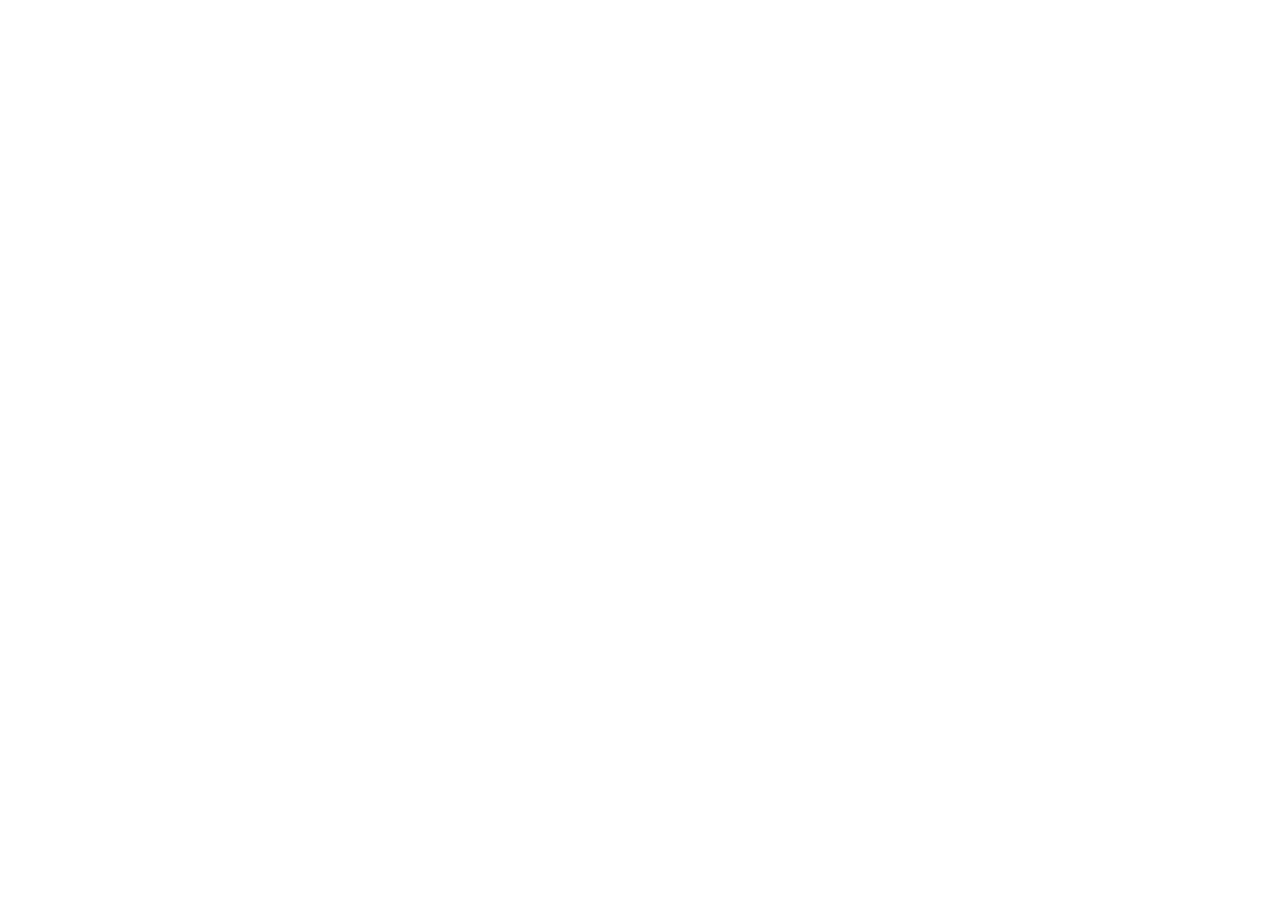
==== docs-generator/index.html @ 9f364e91 "docs-generator/" ====
<!doctype html>
<html lang="">
  <head>
    <meta charset="UTF-8" />
    <link rel="icon" href="/favicon.ico" />
    <meta name="viewport" content="width=device-width, initial-scale=1.0" />
    <title>Vite App</title>
    <script type="module" crossorigin src="/assets/index-MeuwABb8.js"></script>
    <link rel="stylesheet" crossorigin href="/assets/index-DDfivQtr.css">
  </head>
  <body>
    <div id="app"></div>
  </body>
</html>
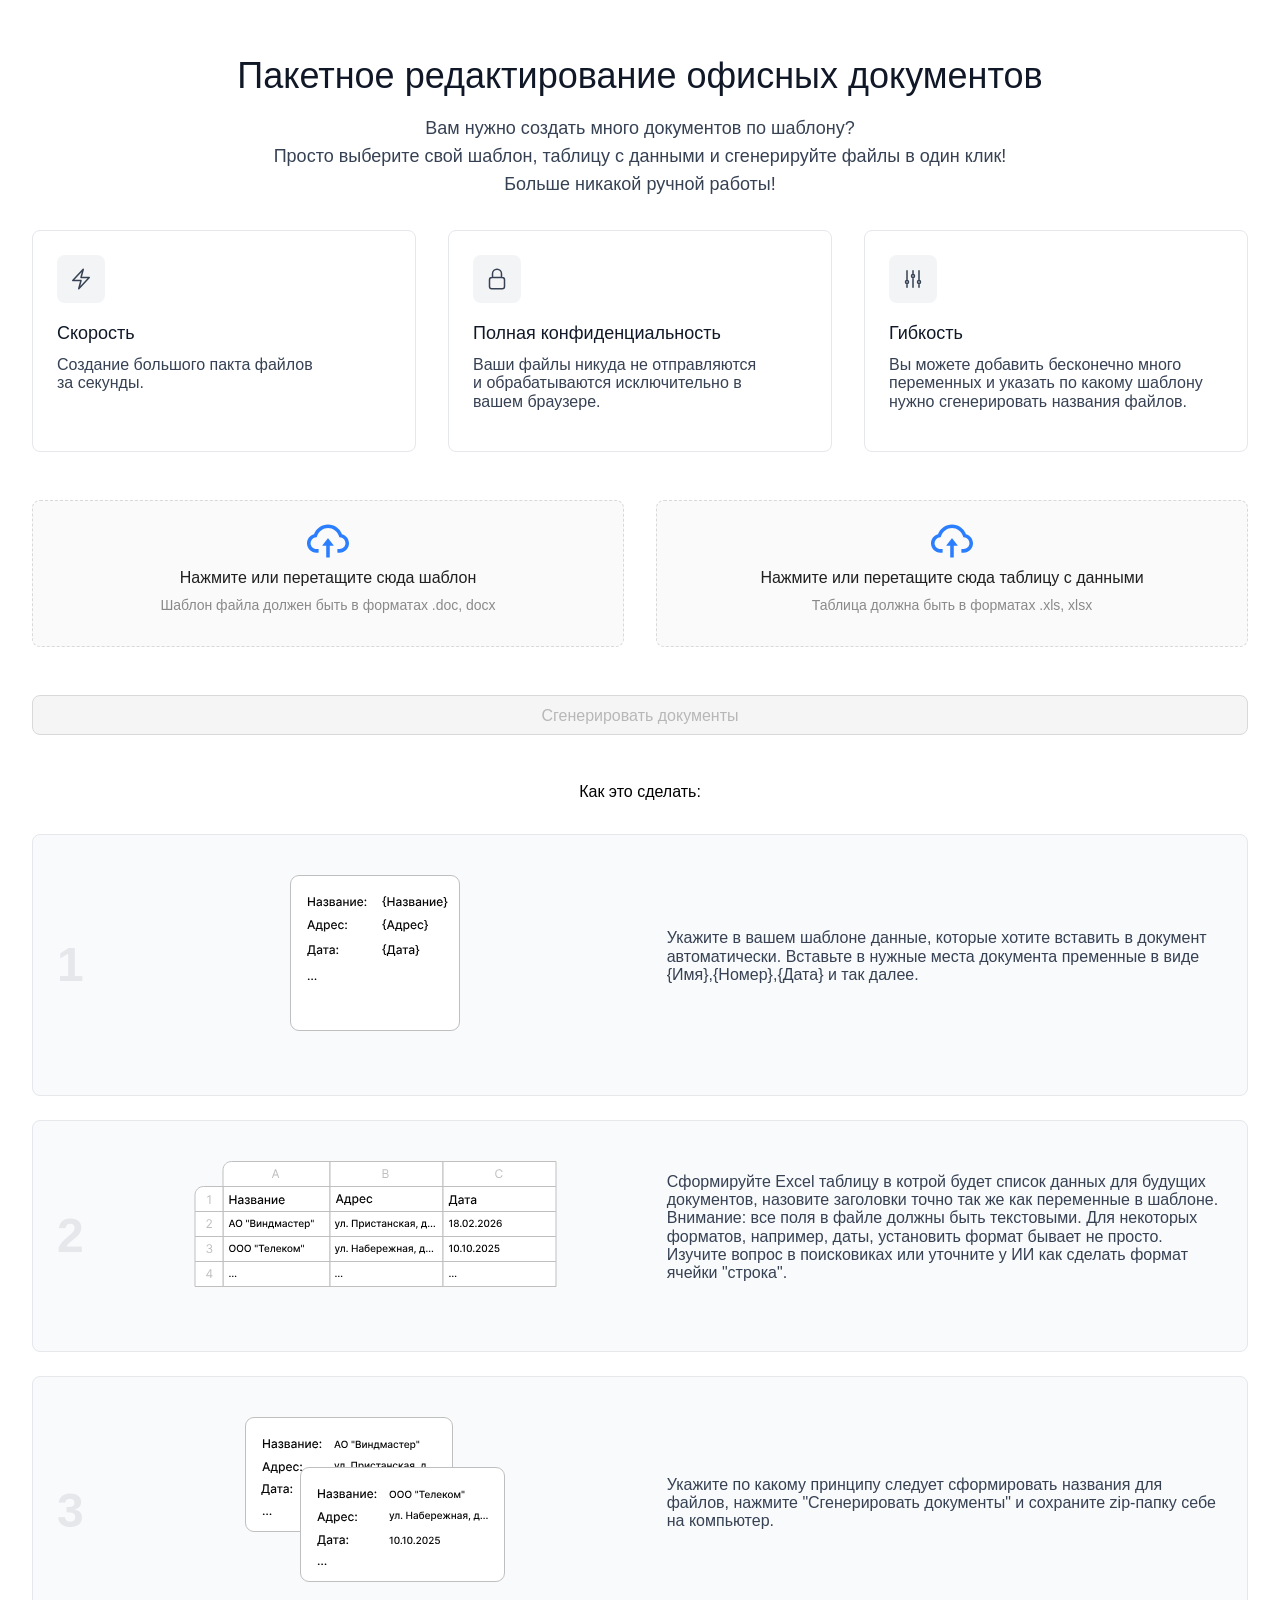
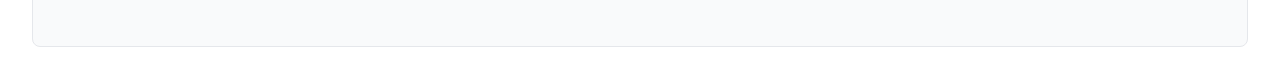
==== commit 195a9599: "Update script and stylesheet paths in index.html" ====
--- a/docs-generator/index.html
+++ b/docs-generator/index.html
@@ -5,8 +5,8 @@
     <link rel="icon" href="/favicon.ico" />
     <meta name="viewport" content="width=device-width, initial-scale=1.0" />
     <title>Vite App</title>
-    <script type="module" crossorigin src="/assets/index-MeuwABb8.js"></script>
-    <link rel="stylesheet" crossorigin href="/assets/index-DDfivQtr.css">
+    <script type="module" crossorigin src="/docs-generator/assets/index-MeuwABb8.js"></script>
+    <link rel="stylesheet" crossorigin href="/docs-generator/assets/index-DDfivQtr.css">
   </head>
   <body>
     <div id="app"></div>
--- a/docs-generator/assets/index-DDfivQtr.css
+++ b/docs-generator/assets/index-DDfivQtr.css
@@ -0,0 +1 @@
+@layer properties{@supports (((-webkit-hyphens:none)) and (not (margin-trim:inline))) or ((-moz-orient:inline) and (not (color:rgb(from red r g b)))){*,:before,:after,::backdrop{--tw-border-style:solid;--tw-font-weight:initial}}}@layer theme{:root,:host{--font-sans:ui-sans-serif,system-ui,sans-serif,"Apple Color Emoji","Segoe UI Emoji","Segoe UI Symbol","Noto Color Emoji";--font-mono:ui-monospace,SFMono-Regular,Menlo,Monaco,Consolas,"Liberation Mono","Courier New",monospace;--color-blue-500:oklch(62.3% .214 259.815);--color-gray-50:oklch(98.5% .002 247.839);--color-gray-100:oklch(96.7% .003 264.542);--color-gray-200:oklch(92.8% .006 264.531);--color-gray-700:oklch(37.3% .034 259.733);--color-gray-900:oklch(21% .034 264.665);--spacing:.25rem;--container-7xl:80rem;--text-lg:1.125rem;--text-lg--line-height:calc(1.75/1.125);--text-3xl:1.875rem;--text-4xl:2.25rem;--text-4xl--line-height:calc(2.5/2.25);--text-5xl:3rem;--text-5xl--line-height:1;--font-weight-semibold:600;--font-weight-bold:700;--leading-tight:1.25;--radius-lg:.5rem;--default-font-family:var(--font-sans);--default-mono-font-family:var(--font-mono)}}@layer base{*,:after,:before,::backdrop{box-sizing:border-box;border:0 solid;margin:0;padding:0}::file-selector-button{box-sizing:border-box;border:0 solid;margin:0;padding:0}html,:host{-webkit-text-size-adjust:100%;tab-size:4;line-height:1.5;font-family:var(--default-font-family,ui-sans-serif,system-ui,sans-serif,"Apple Color Emoji","Segoe UI Emoji","Segoe UI Symbol","Noto Color Emoji");font-feature-settings:var(--default-font-feature-settings,normal);font-variation-settings:var(--default-font-variation-settings,normal);-webkit-tap-highlight-color:transparent}hr{height:0;color:inherit;border-top-width:1px}abbr:where([title]){-webkit-text-decoration:underline dotted;text-decoration:underline dotted}h1,h2,h3,h4,h5,h6{font-size:inherit;font-weight:inherit}a{color:inherit;-webkit-text-decoration:inherit;text-decoration:inherit}b,strong{font-weight:bolder}code,kbd,samp,pre{font-family:var(--default-mono-font-family,ui-monospace,SFMono-Regular,Menlo,Monaco,Consolas,"Liberation Mono","Courier New",monospace);font-feature-settings:var(--default-mono-font-feature-settings,normal);font-variation-settings:var(--default-mono-font-variation-settings,normal);font-size:1em}small{font-size:80%}sub,sup{vertical-align:baseline;font-size:75%;line-height:0;position:relative}sub{bottom:-.25em}sup{top:-.5em}table{text-indent:0;border-color:inherit;border-collapse:collapse}:-moz-focusring{outline:auto}progress{vertical-align:baseline}summary{display:list-item}ol,ul,menu{list-style:none}img,svg,video,canvas,audio,iframe,embed,object{vertical-align:middle;display:block}img,video{max-width:100%;height:auto}button,input,select,optgroup,textarea{font:inherit;font-feature-settings:inherit;font-variation-settings:inherit;letter-spacing:inherit;color:inherit;opacity:1;background-color:#0000;border-radius:0}::file-selector-button{font:inherit;font-feature-settings:inherit;font-variation-settings:inherit;letter-spacing:inherit;color:inherit;opacity:1;background-color:#0000;border-radius:0}:where(select:is([multiple],[size])) optgroup{font-weight:bolder}:where(select:is([multiple],[size])) optgroup option{padding-inline-start:20px}::file-selector-button{margin-inline-end:4px}::placeholder{opacity:1}@supports (not ((-webkit-appearance:-apple-pay-button))) or (contain-intrinsic-size:1px){::placeholder{color:currentColor}@supports (color:color-mix(in lab,red,red)){::placeholder{color:color-mix(in oklab,currentcolor 50%,transparent)}}}textarea{resize:vertical}::-webkit-search-decoration{-webkit-appearance:none}::-webkit-date-and-time-value{min-height:1lh;text-align:inherit}::-webkit-datetime-edit{display:inline-flex}::-webkit-datetime-edit-fields-wrapper{padding:0}::-webkit-datetime-edit{padding-block:0}::-webkit-datetime-edit-year-field{padding-block:0}::-webkit-datetime-edit-month-field{padding-block:0}::-webkit-datetime-edit-day-field{padding-block:0}::-webkit-datetime-edit-hour-field{padding-block:0}::-webkit-datetime-edit-minute-field{padding-block:0}::-webkit-datetime-edit-second-field{padding-block:0}::-webkit-datetime-edit-millisecond-field{padding-block:0}::-webkit-datetime-edit-meridiem-field{padding-block:0}::-webkit-calendar-picker-indicator{line-height:1}:-moz-ui-invalid{box-shadow:none}button,input:where([type=button],[type=reset],[type=submit]){appearance:button}::file-selector-button{appearance:button}::-webkit-inner-spin-button{height:auto}::-webkit-outer-spin-button{height:auto}[hidden]:where(:not([hidden=until-found])){display:none!important}}@layer components;@layer utilities{.container{width:100%}@media(min-width:40rem){.container{max-width:40rem}}@media(min-width:48rem){.container{max-width:48rem}}@media(min-width:64rem){.container{max-width:64rem}}@media(min-width:80rem){.container{max-width:80rem}}@media(min-width:96rem){.container{max-width:96rem}}.mx-auto{margin-inline:auto}.my-4{margin-block:calc(var(--spacing)*4)}.my-6{margin-block:calc(var(--spacing)*6)}.my-12{margin-block:calc(var(--spacing)*12)}.mt-2{margin-top:calc(var(--spacing)*2)}.mt-4{margin-top:calc(var(--spacing)*4)}.mt-6{margin-top:calc(var(--spacing)*6)}.mt-8{margin-top:calc(var(--spacing)*8)}.mt-12{margin-top:calc(var(--spacing)*12)}.mb-4{margin-bottom:calc(var(--spacing)*4)}.mb-6{margin-bottom:calc(var(--spacing)*6)}.flex{display:flex}.grid{display:grid}.inline-flex{display:inline-flex}.size-6{width:calc(var(--spacing)*6);height:calc(var(--spacing)*6)}.w-12{width:calc(var(--spacing)*12)}.w-full{width:100%}.max-w-7xl{max-width:var(--container-7xl)}.flex-1{flex:1}.grid-cols-1{grid-template-columns:repeat(1,minmax(0,1fr))}.flex-col{flex-direction:column}.items-center{align-items:center}.justify-center{justify-content:center}.gap-6{gap:calc(var(--spacing)*6)}.gap-8{gap:calc(var(--spacing)*8)}.overflow-auto{overflow:auto}.overflow-hidden{overflow:hidden}.rounded-lg{border-radius:var(--radius-lg)}.border{border-style:var(--tw-border-style);border-width:1px}.border-gray-200{border-color:var(--color-gray-200)}.bg-gray-50{background-color:var(--color-gray-50)}.bg-gray-100{background-color:var(--color-gray-100)}.p-3{padding:calc(var(--spacing)*3)}.p-4{padding:calc(var(--spacing)*4)}.p-6{padding:calc(var(--spacing)*6)}.p-8{padding:calc(var(--spacing)*8)}.px-4{padding-inline:calc(var(--spacing)*4)}.py-8{padding-block:calc(var(--spacing)*8)}.text-center{text-align:center}.text-3xl\/tight{font-size:var(--text-3xl);line-height:var(--leading-tight)}.text-5xl{font-size:var(--text-5xl);line-height:var(--tw-leading,var(--text-5xl--line-height))}.text-lg{font-size:var(--text-lg);line-height:var(--tw-leading,var(--text-lg--line-height))}.font-bold{--tw-font-weight:var(--font-weight-bold);font-weight:var(--font-weight-bold)}.font-semibold{--tw-font-weight:var(--font-weight-semibold);font-weight:var(--font-weight-semibold)}.text-pretty{text-wrap:pretty}.text-blue-500{color:var(--color-blue-500)}.text-gray-200{color:var(--color-gray-200)}.text-gray-700{color:var(--color-gray-700)}.text-gray-900{color:var(--color-gray-900)}.italic{font-style:italic}@media(min-width:40rem){.sm\:px-6{padding-inline:calc(var(--spacing)*6)}.sm\:text-4xl{font-size:var(--text-4xl);line-height:var(--tw-leading,var(--text-4xl--line-height))}}@media(min-width:48rem){.md\:w-1\/2{width:50%}.md\:grid-cols-3{grid-template-columns:repeat(3,minmax(0,1fr))}.md\:flex-row{flex-direction:row}}@media(min-width:64rem){.lg\:px-8{padding-inline:calc(var(--spacing)*8)}}}@property --tw-border-style{syntax:"*";inherits:false;initial-value:solid}@property --tw-font-weight{syntax:"*";inherits:false}html,body{width:100%;height:100%}input::-ms-clear,input::-ms-reveal{display:none}*,*:before,*:after{box-sizing:border-box}html{font-family:sans-serif;line-height:1.15;-webkit-text-size-adjust:100%;-ms-text-size-adjust:100%;-ms-overflow-style:scrollbar;-webkit-tap-highlight-color:rgba(0,0,0,0)}@-ms-viewport{width:device-width}body{margin:0}[tabindex="-1"]:focus{outline:none}hr{box-sizing:content-box;height:0;overflow:visible}h1,h2,h3,h4,h5,h6{margin-top:0;margin-bottom:.5em;font-weight:500}p{margin-top:0;margin-bottom:1em}abbr[title],abbr[data-original-title]{-webkit-text-decoration:underline dotted;text-decoration:underline;text-decoration:underline dotted;border-bottom:0;cursor:help}address{margin-bottom:1em;font-style:normal;line-height:inherit}input[type=text],input[type=password],input[type=number],textarea{-webkit-appearance:none}ol,ul,dl{margin-top:0;margin-bottom:1em}ol ol,ul ul,ol ul,ul ol{margin-bottom:0}dt{font-weight:500}dd{margin-bottom:.5em;margin-left:0}blockquote{margin:0 0 1em}dfn{font-style:italic}b,strong{font-weight:bolder}small{font-size:80%}sub,sup{position:relative;font-size:75%;line-height:0;vertical-align:baseline}sub{bottom:-.25em}sup{top:-.5em}pre,code,kbd,samp{font-size:1em;font-family:SFMono-Regular,Consolas,Liberation Mono,Menlo,Courier,monospace}pre{margin-top:0;margin-bottom:1em;overflow:auto}figure{margin:0 0 1em}img{vertical-align:middle;border-style:none}a,area,button,[role=button],input:not([type=range]),label,select,summary,textarea{touch-action:manipulation}table{border-collapse:collapse}caption{padding-top:.75em;padding-bottom:.3em;text-align:left;caption-side:bottom}input,button,select,optgroup,textarea{margin:0;color:inherit;font-size:inherit;font-family:inherit;line-height:inherit}button,input{overflow:visible}button,select{text-transform:none}button,html [type=button],[type=reset],[type=submit]{-webkit-appearance:button}button::-moz-focus-inner,[type=button]::-moz-focus-inner,[type=reset]::-moz-focus-inner,[type=submit]::-moz-focus-inner{padding:0;border-style:none}input[type=radio],input[type=checkbox]{box-sizing:border-box;padding:0}input[type=date],input[type=time],input[type=datetime-local],input[type=month]{-webkit-appearance:listbox}textarea{overflow:auto;resize:vertical}fieldset{min-width:0;margin:0;padding:0;border:0}legend{display:block;width:100%;max-width:100%;margin-bottom:.5em;padding:0;color:inherit;font-size:1.5em;line-height:inherit;white-space:normal}progress{vertical-align:baseline}[type=number]::-webkit-inner-spin-button,[type=number]::-webkit-outer-spin-button{height:auto}[type=search]{outline-offset:-2px;-webkit-appearance:none}[type=search]::-webkit-search-cancel-button,[type=search]::-webkit-search-decoration{-webkit-appearance:none}::-webkit-file-upload-button{font:inherit;-webkit-appearance:button}output{display:inline-block}summary{display:list-item}template{display:none}[hidden]{display:none!important}mark{padding:.2em;background-color:#feffe6}
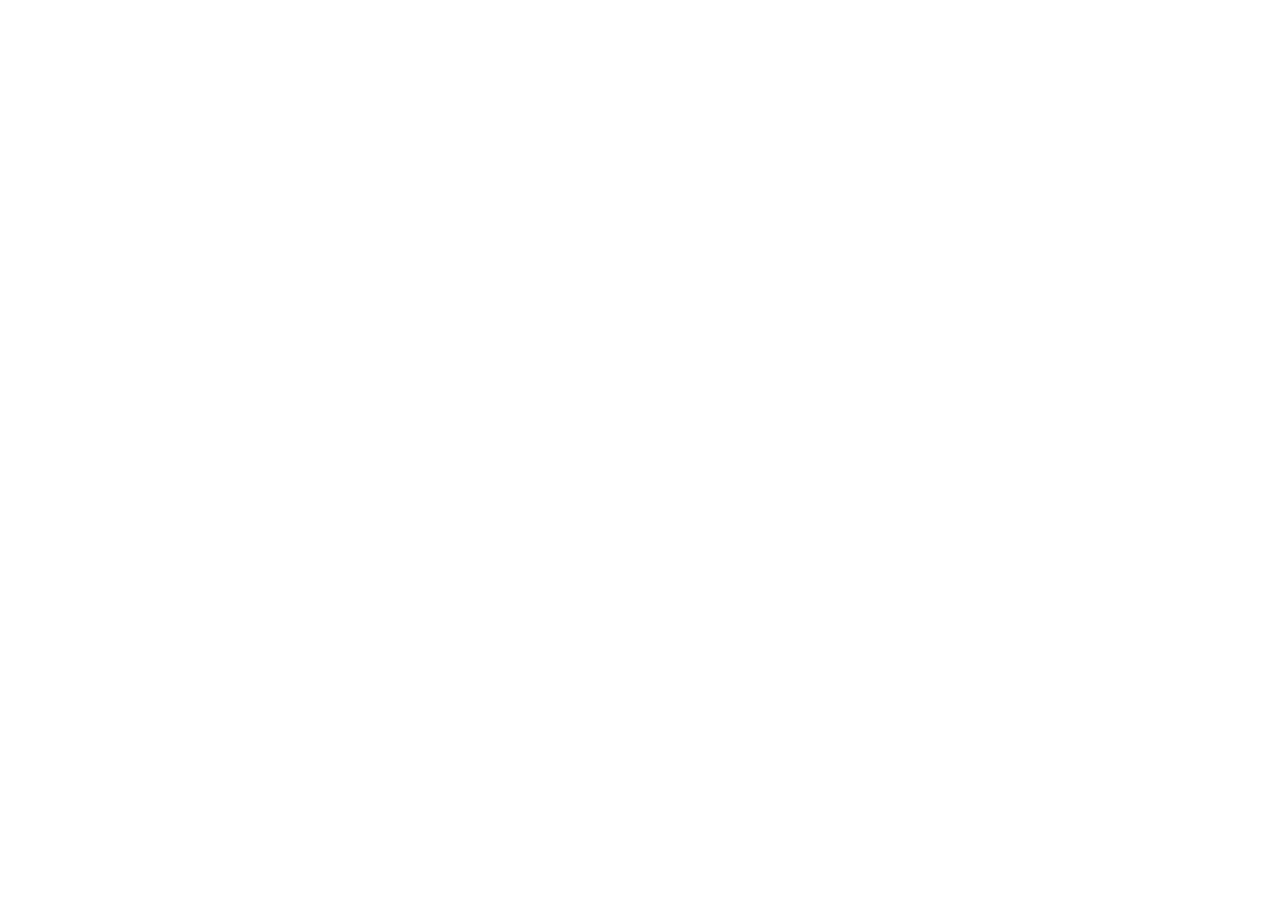
==== commit 6a7f07ab: "Add files via upload" ====
--- a/docs-generator/index.html
+++ b/docs-generator/index.html
@@ -5,8 +5,8 @@
     <link rel="icon" href="/favicon.ico" />
     <meta name="viewport" content="width=device-width, initial-scale=1.0" />
     <title>Vite App</title>
-    <script type="module" crossorigin src="/docs-generator/assets/index-MeuwABb8.js"></script>
-    <link rel="stylesheet" crossorigin href="/docs-generator/assets/index-DDfivQtr.css">
+    <script type="module" crossorigin src="/assets/index-DFnKvoAd.js"></script>
+    <link rel="stylesheet" crossorigin href="/assets/index-CU2QYiR3.css">
   </head>
   <body>
     <div id="app"></div>
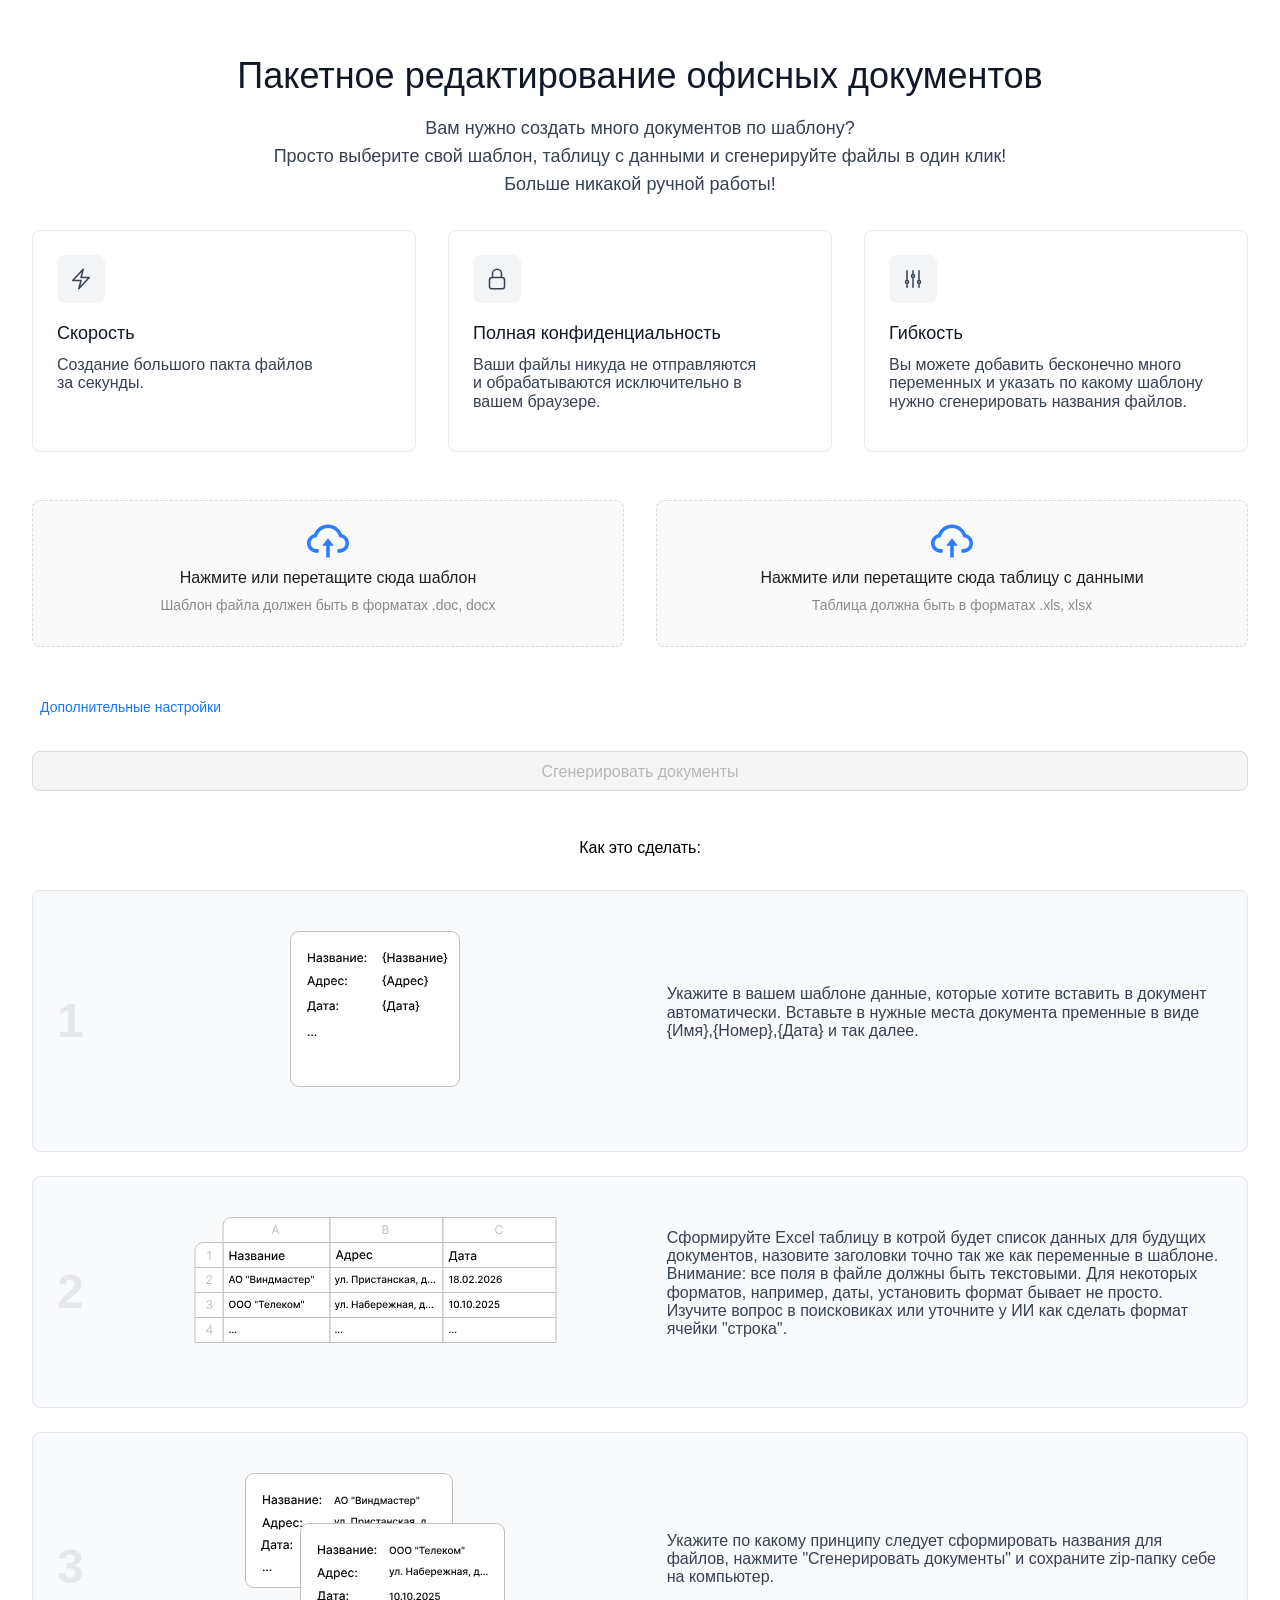
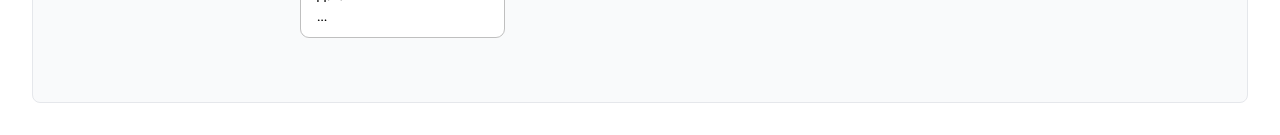
==== commit 1a47bf10: "Update index.html" ====
--- a/docs-generator/index.html
+++ b/docs-generator/index.html
@@ -5,8 +5,8 @@
     <link rel="icon" href="/favicon.ico" />
     <meta name="viewport" content="width=device-width, initial-scale=1.0" />
     <title>Vite App</title>
-    <script type="module" crossorigin src="/assets/index-DFnKvoAd.js"></script>
-    <link rel="stylesheet" crossorigin href="/assets/index-CU2QYiR3.css">
+    <script type="module" crossorigin src="/docs-generator/assets/index-DFnKvoAd.js"></script>
+    <link rel="stylesheet" crossorigin href="/docs-generator/assets/index-CU2QYiR3.css">
   </head>
   <body>
     <div id="app"></div>
--- a/docs-generator/assets/index-CU2QYiR3.css
+++ b/docs-generator/assets/index-CU2QYiR3.css
@@ -0,0 +1 @@
+@layer properties{@supports (((-webkit-hyphens:none)) and (not (margin-trim:inline))) or ((-moz-orient:inline) and (not (color:rgb(from red r g b)))){*,:before,:after,::backdrop{--tw-rotate-x:initial;--tw-rotate-y:initial;--tw-rotate-z:initial;--tw-skew-x:initial;--tw-skew-y:initial;--tw-border-style:solid;--tw-font-weight:initial;--tw-ordinal:initial;--tw-slashed-zero:initial;--tw-numeric-figure:initial;--tw-numeric-spacing:initial;--tw-numeric-fraction:initial;--tw-shadow:0 0 #0000;--tw-shadow-color:initial;--tw-shadow-alpha:100%;--tw-inset-shadow:0 0 #0000;--tw-inset-shadow-color:initial;--tw-inset-shadow-alpha:100%;--tw-ring-color:initial;--tw-ring-shadow:0 0 #0000;--tw-inset-ring-color:initial;--tw-inset-ring-shadow:0 0 #0000;--tw-ring-inset:initial;--tw-ring-offset-width:0px;--tw-ring-offset-color:#fff;--tw-ring-offset-shadow:0 0 #0000;--tw-outline-style:solid;--tw-blur:initial;--tw-brightness:initial;--tw-contrast:initial;--tw-grayscale:initial;--tw-hue-rotate:initial;--tw-invert:initial;--tw-opacity:initial;--tw-saturate:initial;--tw-sepia:initial;--tw-drop-shadow:initial;--tw-drop-shadow-color:initial;--tw-drop-shadow-alpha:100%;--tw-drop-shadow-size:initial;--tw-ease:initial}}}@layer theme{:root,:host{--font-sans:ui-sans-serif,system-ui,sans-serif,"Apple Color Emoji","Segoe UI Emoji","Segoe UI Symbol","Noto Color Emoji";--font-mono:ui-monospace,SFMono-Regular,Menlo,Monaco,Consolas,"Liberation Mono","Courier New",monospace;--color-blue-500:oklch(62.3% .214 259.815);--color-gray-50:oklch(98.5% .002 247.839);--color-gray-100:oklch(96.7% .003 264.542);--color-gray-200:oklch(92.8% .006 264.531);--color-gray-400:oklch(70.7% .022 261.325);--color-gray-500:oklch(55.1% .027 264.364);--color-gray-700:oklch(37.3% .034 259.733);--color-gray-900:oklch(21% .034 264.665);--spacing:.25rem;--container-7xl:80rem;--text-sm:.875rem;--text-sm--line-height:calc(1.25/.875);--text-lg:1.125rem;--text-lg--line-height:calc(1.75/1.125);--text-3xl:1.875rem;--text-4xl:2.25rem;--text-4xl--line-height:calc(2.5/2.25);--text-5xl:3rem;--text-5xl--line-height:1;--font-weight-semibold:600;--font-weight-bold:700;--leading-tight:1.25;--radius-lg:.5rem;--ease-out:cubic-bezier(0,0,.2,1);--ease-in-out:cubic-bezier(.4,0,.2,1);--default-transition-duration:.15s;--default-transition-timing-function:cubic-bezier(.4,0,.2,1);--default-font-family:var(--font-sans);--default-mono-font-family:var(--font-mono)}}@layer base{*,:after,:before,::backdrop{box-sizing:border-box;border:0 solid;margin:0;padding:0}::file-selector-button{box-sizing:border-box;border:0 solid;margin:0;padding:0}html,:host{-webkit-text-size-adjust:100%;tab-size:4;line-height:1.5;font-family:var(--default-font-family,ui-sans-serif,system-ui,sans-serif,"Apple Color Emoji","Segoe UI Emoji","Segoe UI Symbol","Noto Color Emoji");font-feature-settings:var(--default-font-feature-settings,normal);font-variation-settings:var(--default-font-variation-settings,normal);-webkit-tap-highlight-color:transparent}hr{height:0;color:inherit;border-top-width:1px}abbr:where([title]){-webkit-text-decoration:underline dotted;text-decoration:underline dotted}h1,h2,h3,h4,h5,h6{font-size:inherit;font-weight:inherit}a{color:inherit;-webkit-text-decoration:inherit;text-decoration:inherit}b,strong{font-weight:bolder}code,kbd,samp,pre{font-family:var(--default-mono-font-family,ui-monospace,SFMono-Regular,Menlo,Monaco,Consolas,"Liberation Mono","Courier New",monospace);font-feature-settings:var(--default-mono-font-feature-settings,normal);font-variation-settings:var(--default-mono-font-variation-settings,normal);font-size:1em}small{font-size:80%}sub,sup{vertical-align:baseline;font-size:75%;line-height:0;position:relative}sub{bottom:-.25em}sup{top:-.5em}table{text-indent:0;border-color:inherit;border-collapse:collapse}:-moz-focusring{outline:auto}progress{vertical-align:baseline}summary{display:list-item}ol,ul,menu{list-style:none}img,svg,video,canvas,audio,iframe,embed,object{vertical-align:middle;display:block}img,video{max-width:100%;height:auto}button,input,select,optgroup,textarea{font:inherit;font-feature-settings:inherit;font-variation-settings:inherit;letter-spacing:inherit;color:inherit;opacity:1;background-color:#0000;border-radius:0}::file-selector-button{font:inherit;font-feature-settings:inherit;font-variation-settings:inherit;letter-spacing:inherit;color:inherit;opacity:1;background-color:#0000;border-radius:0}:where(select:is([multiple],[size])) optgroup{font-weight:bolder}:where(select:is([multiple],[size])) optgroup option{padding-inline-start:20px}::file-selector-button{margin-inline-end:4px}::placeholder{opacity:1}@supports (not ((-webkit-appearance:-apple-pay-button))) or (contain-intrinsic-size:1px){::placeholder{color:currentColor}@supports (color:color-mix(in lab,red,red)){::placeholder{color:color-mix(in oklab,currentcolor 50%,transparent)}}}textarea{resize:vertical}::-webkit-search-decoration{-webkit-appearance:none}::-webkit-date-and-time-value{min-height:1lh;text-align:inherit}::-webkit-datetime-edit{display:inline-flex}::-webkit-datetime-edit-fields-wrapper{padding:0}::-webkit-datetime-edit{padding-block:0}::-webkit-datetime-edit-year-field{padding-block:0}::-webkit-datetime-edit-month-field{padding-block:0}::-webkit-datetime-edit-day-field{padding-block:0}::-webkit-datetime-edit-hour-field{padding-block:0}::-webkit-datetime-edit-minute-field{padding-block:0}::-webkit-datetime-edit-second-field{padding-block:0}::-webkit-datetime-edit-millisecond-field{padding-block:0}::-webkit-datetime-edit-meridiem-field{padding-block:0}::-webkit-calendar-picker-indicator{line-height:1}:-moz-ui-invalid{box-shadow:none}button,input:where([type=button],[type=reset],[type=submit]){appearance:button}::file-selector-button{appearance:button}::-webkit-inner-spin-button{height:auto}::-webkit-outer-spin-button{height:auto}[hidden]:where(:not([hidden=until-found])){display:none!important}}@layer components;@layer utilities{.collapse{visibility:collapse}.visible{visibility:visible}.visible\!{visibility:visible!important}.absolute{position:absolute}.fixed{position:fixed}.fixed\!{position:fixed!important}.relative{position:relative}.static{position:static}.sticky{position:sticky}.-col-24{grid-column:-24}.container{width:100%}@media(min-width:40rem){.container{max-width:40rem}}@media(min-width:48rem){.container{max-width:48rem}}@media(min-width:64rem){.container{max-width:64rem}}@media(min-width:80rem){.container{max-width:80rem}}@media(min-width:96rem){.container{max-width:96rem}}.m-1{margin:calc(var(--spacing)*1)}.mx-auto{margin-inline:auto}.my-4{margin-block:calc(var(--spacing)*4)}.my-6{margin-block:calc(var(--spacing)*6)}.my-8{margin-block:calc(var(--spacing)*8)}.my-12{margin-block:calc(var(--spacing)*12)}.mt-2{margin-top:calc(var(--spacing)*2)}.mt-4{margin-top:calc(var(--spacing)*4)}.mt-6{margin-top:calc(var(--spacing)*6)}.mt-8{margin-top:calc(var(--spacing)*8)}.mt-12{margin-top:calc(var(--spacing)*12)}.mb-2{margin-bottom:calc(var(--spacing)*2)}.mb-4{margin-bottom:calc(var(--spacing)*4)}.mb-6{margin-bottom:calc(var(--spacing)*6)}.block{display:block}.flex{display:flex}.grid{display:grid}.hidden{display:none}.inline{display:inline}.inline-block{display:inline-block}.inline-flex{display:inline-flex}.table{display:table}.table\!{display:table!important}.table-cell{display:table-cell}.table-column{display:table-column}.table-column-group{display:table-column-group}.table-row{display:table-row}.table-row-group{display:table-row-group}.size-6{width:calc(var(--spacing)*6);height:calc(var(--spacing)*6)}.w-12{width:calc(var(--spacing)*12)}.w-full{width:100%}.max-w-7xl{max-width:var(--container-7xl)}.flex-1{flex:1}.transform{transform:var(--tw-rotate-x,)var(--tw-rotate-y,)var(--tw-rotate-z,)var(--tw-skew-x,)var(--tw-skew-y,)}.resize{resize:both}.grid-cols-1{grid-template-columns:repeat(1,minmax(0,1fr))}.flex-col{flex-direction:column}.items-center{align-items:center}.justify-center{justify-content:center}.gap-6{gap:calc(var(--spacing)*6)}.gap-8{gap:calc(var(--spacing)*8)}.self-end{align-self:flex-end}.self-start{align-self:flex-start}.overflow-auto{overflow:auto}.overflow-hidden{overflow:hidden}.rounded-lg{border-radius:var(--radius-lg)}.border{border-style:var(--tw-border-style);border-width:1px}.border-gray-200{border-color:var(--color-gray-200)}.bg-gray-50{background-color:var(--color-gray-50)}.bg-gray-100{background-color:var(--color-gray-100)}.p-3{padding:calc(var(--spacing)*3)}.p-4{padding:calc(var(--spacing)*4)}.p-6{padding:calc(var(--spacing)*6)}.p-8{padding:calc(var(--spacing)*8)}.px-4{padding-inline:calc(var(--spacing)*4)}.py-8{padding-block:calc(var(--spacing)*8)}.text-center{text-align:center}.text-3xl\/tight{font-size:var(--text-3xl);line-height:var(--leading-tight)}.text-5xl{font-size:var(--text-5xl);line-height:var(--tw-leading,var(--text-5xl--line-height))}.text-lg{font-size:var(--text-lg);line-height:var(--tw-leading,var(--text-lg--line-height))}.text-sm{font-size:var(--text-sm);line-height:var(--tw-leading,var(--text-sm--line-height))}.font-bold{--tw-font-weight:var(--font-weight-bold);font-weight:var(--font-weight-bold)}.font-semibold{--tw-font-weight:var(--font-weight-semibold);font-weight:var(--font-weight-semibold)}.text-pretty{text-wrap:pretty}.text-blue-500{color:var(--color-blue-500)}.text-gray-200{color:var(--color-gray-200)}.text-gray-400{color:var(--color-gray-400)}.text-gray-500{color:var(--color-gray-500)}.text-gray-700{color:var(--color-gray-700)}.text-gray-900{color:var(--color-gray-900)}.italic{font-style:italic}.ordinal{--tw-ordinal:ordinal;font-variant-numeric:var(--tw-ordinal,)var(--tw-slashed-zero,)var(--tw-numeric-figure,)var(--tw-numeric-spacing,)var(--tw-numeric-fraction,)}.line-through{text-decoration-line:line-through}.underline{text-decoration-line:underline}.antialiased{-webkit-font-smoothing:antialiased;-moz-osx-font-smoothing:grayscale}.shadow{--tw-shadow:0 1px 3px 0 var(--tw-shadow-color,#0000001a),0 1px 2px -1px var(--tw-shadow-color,#0000001a);box-shadow:var(--tw-inset-shadow),var(--tw-inset-ring-shadow),var(--tw-ring-offset-shadow),var(--tw-ring-shadow),var(--tw-shadow)}.\!outline{outline-style:var(--tw-outline-style)!important;outline-width:1px!important}.outline{outline-style:var(--tw-outline-style);outline-width:1px}.blur{--tw-blur:blur(8px);filter:var(--tw-blur,)var(--tw-brightness,)var(--tw-contrast,)var(--tw-grayscale,)var(--tw-hue-rotate,)var(--tw-invert,)var(--tw-saturate,)var(--tw-sepia,)var(--tw-drop-shadow,)}.grayscale{--tw-grayscale:grayscale(100%);filter:var(--tw-blur,)var(--tw-brightness,)var(--tw-contrast,)var(--tw-grayscale,)var(--tw-hue-rotate,)var(--tw-invert,)var(--tw-saturate,)var(--tw-sepia,)var(--tw-drop-shadow,)}.invert{--tw-invert:invert(100%);filter:var(--tw-blur,)var(--tw-brightness,)var(--tw-contrast,)var(--tw-grayscale,)var(--tw-hue-rotate,)var(--tw-invert,)var(--tw-saturate,)var(--tw-sepia,)var(--tw-drop-shadow,)}.filter{filter:var(--tw-blur,)var(--tw-brightness,)var(--tw-contrast,)var(--tw-grayscale,)var(--tw-hue-rotate,)var(--tw-invert,)var(--tw-saturate,)var(--tw-sepia,)var(--tw-drop-shadow,)}.transition{transition-property:color,background-color,border-color,outline-color,text-decoration-color,fill,stroke,--tw-gradient-from,--tw-gradient-via,--tw-gradient-to,opacity,box-shadow,transform,translate,scale,rotate,filter,-webkit-backdrop-filter,backdrop-filter,display,content-visibility,overlay,pointer-events;transition-timing-function:var(--tw-ease,var(--default-transition-timing-function));transition-duration:var(--tw-duration,var(--default-transition-duration))}.ease-in-out{--tw-ease:var(--ease-in-out);transition-timing-function:var(--ease-in-out)}.ease-out{--tw-ease:var(--ease-out);transition-timing-function:var(--ease-out)}@media(min-width:40rem){.sm\:px-6{padding-inline:calc(var(--spacing)*6)}.sm\:text-4xl{font-size:var(--text-4xl);line-height:var(--tw-leading,var(--text-4xl--line-height))}}@media(min-width:48rem){.md\:w-1\/2{width:50%}.md\:grid-cols-3{grid-template-columns:repeat(3,minmax(0,1fr))}.md\:flex-row{flex-direction:row}}@media(min-width:64rem){.lg\:px-8{padding-inline:calc(var(--spacing)*8)}}}@property --tw-rotate-x{syntax:"*";inherits:false}@property --tw-rotate-y{syntax:"*";inherits:false}@property --tw-rotate-z{syntax:"*";inherits:false}@property --tw-skew-x{syntax:"*";inherits:false}@property --tw-skew-y{syntax:"*";inherits:false}@property --tw-border-style{syntax:"*";inherits:false;initial-value:solid}@property --tw-font-weight{syntax:"*";inherits:false}@property --tw-ordinal{syntax:"*";inherits:false}@property --tw-slashed-zero{syntax:"*";inherits:false}@property --tw-numeric-figure{syntax:"*";inherits:false}@property --tw-numeric-spacing{syntax:"*";inherits:false}@property --tw-numeric-fraction{syntax:"*";inherits:false}@property --tw-shadow{syntax:"*";inherits:false;initial-value:0 0 #0000}@property --tw-shadow-color{syntax:"*";inherits:false}@property --tw-shadow-alpha{syntax:"<percentage>";inherits:false;initial-value:100%}@property --tw-inset-shadow{syntax:"*";inherits:false;initial-value:0 0 #0000}@property --tw-inset-shadow-color{syntax:"*";inherits:false}@property --tw-inset-shadow-alpha{syntax:"<percentage>";inherits:false;initial-value:100%}@property --tw-ring-color{syntax:"*";inherits:false}@property --tw-ring-shadow{syntax:"*";inherits:false;initial-value:0 0 #0000}@property --tw-inset-ring-color{syntax:"*";inherits:false}@property --tw-inset-ring-shadow{syntax:"*";inherits:false;initial-value:0 0 #0000}@property --tw-ring-inset{syntax:"*";inherits:false}@property --tw-ring-offset-width{syntax:"<length>";inherits:false;initial-value:0}@property --tw-ring-offset-color{syntax:"*";inherits:false;initial-value:#fff}@property --tw-ring-offset-shadow{syntax:"*";inherits:false;initial-value:0 0 #0000}@property --tw-outline-style{syntax:"*";inherits:false;initial-value:solid}@property --tw-blur{syntax:"*";inherits:false}@property --tw-brightness{syntax:"*";inherits:false}@property --tw-contrast{syntax:"*";inherits:false}@property --tw-grayscale{syntax:"*";inherits:false}@property --tw-hue-rotate{syntax:"*";inherits:false}@property --tw-invert{syntax:"*";inherits:false}@property --tw-opacity{syntax:"*";inherits:false}@property --tw-saturate{syntax:"*";inherits:false}@property --tw-sepia{syntax:"*";inherits:false}@property --tw-drop-shadow{syntax:"*";inherits:false}@property --tw-drop-shadow-color{syntax:"*";inherits:false}@property --tw-drop-shadow-alpha{syntax:"<percentage>";inherits:false;initial-value:100%}@property --tw-drop-shadow-size{syntax:"*";inherits:false}@property --tw-ease{syntax:"*";inherits:false}html,body{width:100%;height:100%}input::-ms-clear,input::-ms-reveal{display:none}*,*:before,*:after{box-sizing:border-box}html{font-family:sans-serif;line-height:1.15;-webkit-text-size-adjust:100%;-ms-text-size-adjust:100%;-ms-overflow-style:scrollbar;-webkit-tap-highlight-color:rgba(0,0,0,0)}@-ms-viewport{width:device-width}body{margin:0}[tabindex="-1"]:focus{outline:none}hr{box-sizing:content-box;height:0;overflow:visible}h1,h2,h3,h4,h5,h6{margin-top:0;margin-bottom:.5em;font-weight:500}p{margin-top:0;margin-bottom:1em}abbr[title],abbr[data-original-title]{-webkit-text-decoration:underline dotted;text-decoration:underline;text-decoration:underline dotted;border-bottom:0;cursor:help}address{margin-bottom:1em;font-style:normal;line-height:inherit}input[type=text],input[type=password],input[type=number],textarea{-webkit-appearance:none}ol,ul,dl{margin-top:0;margin-bottom:1em}ol ol,ul ul,ol ul,ul ol{margin-bottom:0}dt{font-weight:500}dd{margin-bottom:.5em;margin-left:0}blockquote{margin:0 0 1em}dfn{font-style:italic}b,strong{font-weight:bolder}small{font-size:80%}sub,sup{position:relative;font-size:75%;line-height:0;vertical-align:baseline}sub{bottom:-.25em}sup{top:-.5em}pre,code,kbd,samp{font-size:1em;font-family:SFMono-Regular,Consolas,Liberation Mono,Menlo,Courier,monospace}pre{margin-top:0;margin-bottom:1em;overflow:auto}figure{margin:0 0 1em}img{vertical-align:middle;border-style:none}a,area,button,[role=button],input:not([type=range]),label,select,summary,textarea{touch-action:manipulation}table{border-collapse:collapse}caption{padding-top:.75em;padding-bottom:.3em;text-align:left;caption-side:bottom}input,button,select,optgroup,textarea{margin:0;color:inherit;font-size:inherit;font-family:inherit;line-height:inherit}button,input{overflow:visible}button,select{text-transform:none}button,html [type=button],[type=reset],[type=submit]{-webkit-appearance:button}button::-moz-focus-inner,[type=button]::-moz-focus-inner,[type=reset]::-moz-focus-inner,[type=submit]::-moz-focus-inner{padding:0;border-style:none}input[type=radio],input[type=checkbox]{box-sizing:border-box;padding:0}input[type=date],input[type=time],input[type=datetime-local],input[type=month]{-webkit-appearance:listbox}textarea{overflow:auto;resize:vertical}fieldset{min-width:0;margin:0;padding:0;border:0}legend{display:block;width:100%;max-width:100%;margin-bottom:.5em;padding:0;color:inherit;font-size:1.5em;line-height:inherit;white-space:normal}progress{vertical-align:baseline}[type=number]::-webkit-inner-spin-button,[type=number]::-webkit-outer-spin-button{height:auto}[type=search]{outline-offset:-2px;-webkit-appearance:none}[type=search]::-webkit-search-cancel-button,[type=search]::-webkit-search-decoration{-webkit-appearance:none}::-webkit-file-upload-button{font:inherit;-webkit-appearance:button}output{display:inline-block}summary{display:list-item}template{display:none}[hidden]{display:none!important}mark{padding:.2em;background-color:#feffe6}
